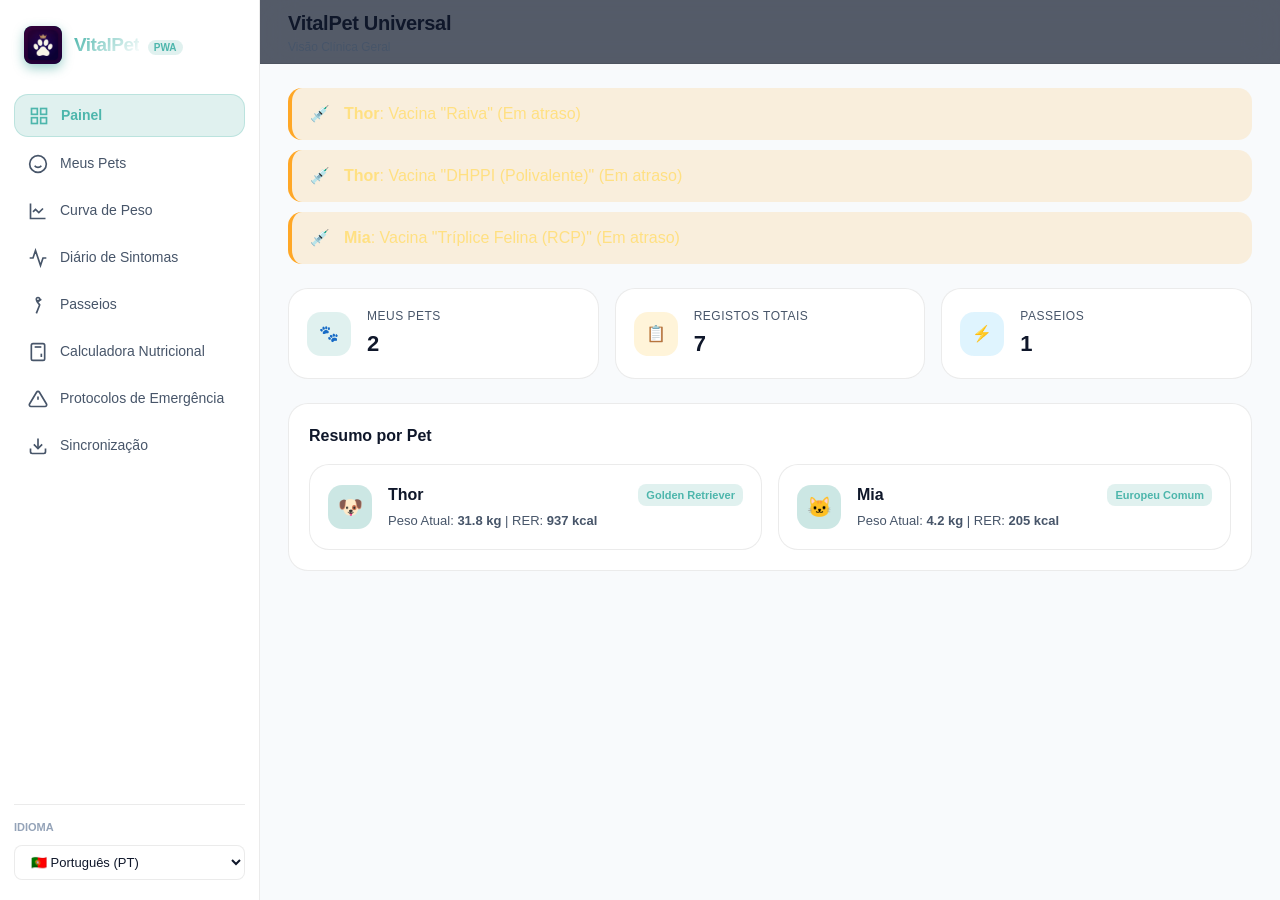
==== pwa/index.html @ ddd29d8c "feat: Complete VitalPet Multiplatform Ecosystem (Android, Desktop Windows/Mac, Windows Store MSIX, P" ====
<!DOCTYPE html>
<html lang="pt">
<head>
  <meta charset="UTF-8">
  <meta name="viewport" content="width=device-width, initial-scale=1.0, maximum-scale=1.0, user-scalable=no">
  <title>VitalPet — Gestão Nutricional e Clínica Veterinária</title>
  
  <!-- PWA Meta Tags -->
  <link rel="manifest" href="./manifest.json">
  <meta name="theme-color" content="#00695C">
  <meta name="apple-mobile-web-app-capable" content="yes">
  <meta name="apple-mobile-web-app-status-bar-style" content="black-translucent">
  <link rel="apple-touch-icon" href="./icons/icon-192.png">
  <link rel="icon" type="image/png" href="./icons/icon-192.png">
  
  <!-- Stylesheets -->
  <link rel="stylesheet" href="./css/app.css">
</head>
<body class="theme-auto">
  <div class="app-container">
    
    <!-- Sidebar (Desktop / Tablet) -->
    <aside class="sidebar">
      <div class="brand">
        <div class="brand-icon">
          <img src="./icons/icon-192.png" alt="VitalPet Logo">
        </div>
        <div>
          <span class="brand-title">VitalPet</span>
          <span class="brand-badge">PWA</span>
        </div>
      </div>

      <ul class="nav-links">
        <li>
          <a class="nav-item active" data-tab="dashboard" onclick="switchTab('dashboard')">
            <svg viewBox="0 0 24 24" fill="none" stroke="currentColor" stroke-width="2"><rect x="3" y="3" width="7" height="7"/><rect x="14" y="3" width="7" height="7"/><rect x="14" y="14" width="7" height="7"/><rect x="3" y="14" width="7" height="7"/></svg>
            <span data-i18n="Painel">Painel</span>
          </a>
        </li>
        <li>
          <a class="nav-item" data-tab="pets" onclick="switchTab('pets')">
            <svg viewBox="0 0 24 24" fill="none" stroke="currentColor" stroke-width="2"><circle cx="12" cy="12" r="10"/><path d="M8 14s1.5 2 4 2 4-2 4-2"/><line x1="9" y1="9" x2="9.01" y2="9"/><line x1="15" y1="9" x2="15.01" y2="9"/></svg>
            <span data-i18n="Meus Pets">Meus Pets</span>
          </a>
        </li>
        <li>
          <a class="nav-item" data-tab="weight" onclick="switchTab('weight')">
            <svg viewBox="0 0 24 24" fill="none" stroke="currentColor" stroke-width="2"><path d="M3 3v18h18"/><path d="M18 9l-5 5-4-4-3 3"/></svg>
            <span data-i18n="Curva de Peso">Curva de Peso</span>
          </a>
        </li>
        <li>
          <a class="nav-item" data-tab="symptoms" onclick="switchTab('symptoms')">
            <svg viewBox="0 0 24 24" fill="none" stroke="currentColor" stroke-width="2"><path d="M22 12h-4l-3 9L9 3l-3 9H2"/></svg>
            <span data-i18n="Diário de Sintomas">Diário de Sintomas</span>
          </a>
        </li>
        <li>
          <a class="nav-item" data-tab="walks" onclick="switchTab('walks')">
            <svg viewBox="0 0 24 24" fill="none" stroke="currentColor" stroke-width="2"><circle cx="12" cy="5" r="2"/><path d="M10 22l4-10-3-4 5-3"/></svg>
            <span data-i18n="Passeios">Passeios</span>
          </a>
        </li>
        <li>
          <a class="nav-item" data-tab="calculator" onclick="switchTab('calculator')">
            <svg viewBox="0 0 24 24" fill="none" stroke="currentColor" stroke-width="2"><rect x="4" y="2" width="16" height="20" rx="2"/><line x1="8" y1="6" x2="16" y2="6"/><line x1="16" y1="14" x2="16" y2="18"/><path d="M8 10h.01"/><path d="M12 10h.01"/><path d="M16 10h.01"/><path d="M8 14h.01"/><path d="M12 14h.01"/><path d="M8 18h.01"/><path d="M12 18h.01"/></svg>
            <span data-i18n="Calculadora Nutricional">Calculadora WSAVA</span>
          </a>
        </li>
        <li>
          <a class="nav-item" data-tab="emergency" onclick="switchTab('emergency')">
            <svg viewBox="0 0 24 24" fill="none" stroke="currentColor" stroke-width="2"><path d="M10.29 3.86L1.82 18a2 2 0 0 0 1.71 3h16.94a2 2 0 0 0 1.71-3L13.71 3.86a2 2 0 0 0-3.42 0z"/><line x1="12" y1="9" x2="12" y2="13"/><line x1="12" y1="17" x2="12.01" y2="17"/></svg>
            <span data-i18n="Protocolos de Emergência">Emergências</span>
          </a>
        </li>
        <li>
          <a class="nav-item" data-tab="sync" onclick="switchTab('sync')">
            <svg viewBox="0 0 24 24" fill="none" stroke="currentColor" stroke-width="2"><path d="M21 15v4a2 2 0 0 1-2 2H5a2 2 0 0 1-2-2v-4"/><polyline points="7 10 12 15 17 10"/><line x1="12" y1="15" x2="12" y2="3"/></svg>
            <span data-i18n="Sincronização">Backup & Sync</span>
          </a>
        </li>
      </ul>

      <div class="sidebar-footer">
        <label style="font-size:11px; font-weight:700; color:var(--text-dim); text-transform:uppercase;" data-i18n="Idioma">Idioma</label>
        <select id="language-select" class="lang-selector"></select>
      </div>
    </aside>

    <!-- Main App Body -->
    <main class="main-wrapper">
      <header class="top-header">
        <div class="header-title-group">
          <h1>VitalPet Universal</h1>
          <p data-i18n="Visão Clínica Geral">Gestão Nutricional e Clínica Veterinária</p>
        </div>
        <div class="header-actions">
          <button id="pwa-install-btn" class="btn btn-primary" style="display:none;">
            <span>⬇️</span> <span data-i18n="Instalar Aplicação">Instalar PWA</span>
          </button>
        </div>
      </header>

      <div class="content-body">
        
        <!-- Tab 1: Dashboard -->
        <section id="tab-dashboard" class="tab-page active">
          <!-- Alertas Clínicos -->
          <div id="dash-alerts-container" class="alerts-container"></div>

          <!-- Estatísticas Globais -->
          <div class="grid-stats">
            <div class="stat-card">
              <div class="stat-icon" style="background:var(--primary-soft); color:var(--primary-light);">🐾</div>
              <div class="stat-info">
                <h4 data-i18n="Meus Pets">Meus Pets</h4>
                <div id="stat-total-pets" class="stat-value">0</div>
              </div>
            </div>
            <div class="stat-card">
              <div class="stat-icon" style="background:var(--accent-soft); color:var(--accent);">📋</div>
              <div class="stat-info">
                <h4 data-i18n="Registos Totais">Registos Totais</h4>
                <div id="stat-total-logs" class="stat-value">0</div>
              </div>
            </div>
            <div class="stat-card">
              <div class="stat-icon" style="background:var(--info-soft); color:var(--info);">⚡</div>
              <div class="stat-info">
                <h4 data-i18n="Passeios">Passeios</h4>
                <div id="stat-total-walks" class="stat-value">0</div>
              </div>
            </div>
          </div>

          <!-- Resumo de Pets -->
          <div class="panel">
            <div class="panel-header">
              <h3 class="panel-title" data-i18n="Resumo por Pet">Resumo por Pet</h3>
            </div>
            <div id="dash-pets-grid" style="display:grid; grid-template-columns:repeat(auto-fit, minmax(280px, 1fr)); gap:16px;"></div>
          </div>
        </section>

        <!-- Tab 2: Pets View -->
        <section id="tab-pets" class="tab-page">
          <div class="panel-header" style="margin-bottom:20px;">
            <h2 data-i18n="Meus Pets">Meus Pets</h2>
          </div>
          <div id="pets-list-container"></div>
        </section>

        <!-- Tab 3: Weight Evolution -->
        <section id="tab-weight" class="tab-page">
          <div class="split-layout">
            <div class="panel">
              <h3 class="panel-title" style="margin-bottom:12px;" data-i18n="Selecionar Pet">Selecionar Pet</h3>
              <div id="weight-pet-chips" class="pet-chips-list"></div>
              <button class="btn btn-primary" style="width:100%;" onclick="openModal('modal-add-weight')">
                <span>+</span> <span data-i18n="Novo Registo de Peso">Novo Registo de Peso</span>
              </button>
            </div>
            <div class="panel">
              <div class="panel-header">
                <h3 class="panel-title"><span id="weight-pet-name">Pet</span> — <span data-i18n="Curva de Peso">Curva de Peso</span></h3>
              </div>
              <div class="chart-container">
                <svg id="weight-chart-svg" class="chart-svg"></svg>
              </div>
              <h4 style="margin:20px 0 10px; font-size:14px;" data-i18n="Histórico Clínico">Histórico Clínico</h4>
              <div id="weight-logs-list" class="timeline-list"></div>
            </div>
          </div>
        </section>

        <!-- Tab 4: Symptom Journal -->
        <section id="tab-symptoms" class="tab-page">
          <div class="split-layout">
            <div class="panel">
              <h3 class="panel-title" style="margin-bottom:12px;" data-i18n="Selecionar Pet">Selecionar Pet</h3>
              <div id="symptoms-pet-chips" class="pet-chips-list"></div>
              <button class="btn btn-primary" style="width:100%;" onclick="openModal('modal-add-symptom')">
                <span>+</span> <span data-i18n="Registar Sintoma">Registar Sintoma</span>
              </button>
            </div>
            <div class="panel">
              <div class="panel-header">
                <h3 class="panel-title"><span id="symptoms-pet-name">Pet</span> — <span data-i18n="Diário de Sintomas">Diário Clínico</span></h3>
              </div>
              <div id="symptoms-logs-list" class="timeline-list"></div>
            </div>
          </div>
        </section>

        <!-- Tab 5: Walks View -->
        <section id="tab-walks" class="tab-page">
          <div class="split-layout">
            <div class="panel">
              <h3 class="panel-title" style="margin-bottom:12px;" data-i18n="Selecionar Pet">Selecionar Pet</h3>
              <div id="walks-pet-chips" class="pet-chips-list"></div>
            </div>
            <div class="panel">
              <div class="panel-header">
                <h3 class="panel-title"><span id="walks-pet-name">Pet</span> — <span data-i18n="Histórico de Passeios">Histórico de Passeios</span></h3>
              </div>
              <div id="walks-logs-list" class="timeline-list"></div>
            </div>
          </div>
        </section>

        <!-- Tab 6: Nutritional Calculator WSAVA -->
        <section id="tab-calculator" class="tab-page">
          <div class="split-layout">
            <div class="panel">
              <h3 class="panel-title" style="margin-bottom:16px;" data-i18n="Calculadora Nutricional">Parâmetros WSAVA</h3>
              <div class="form-group" style="margin-bottom:12px;">
                <label data-i18n="Peso Atual">Peso (kg)</label>
                <input id="calc-weight" type="number" step="0.1" class="form-input" value="10" oninput="recomputeNutrition()">
              </div>
              <div class="form-group" style="margin-bottom:12px;">
                <label data-i18n="Espécie">Espécie</label>
                <select id="calc-species" class="form-select" onchange="recomputeNutrition()">
                  <option value="DOG">Cão (Canino)</option>
                  <option value="CAT">Gato (Felino)</option>
                </select>
              </div>
              <div class="form-group" style="margin-bottom:12px;">
                <label data-i18n="Estado Reprodutivo">Estado Fisiológico</label>
                <select id="calc-stage" class="form-select" onchange="recomputeNutrition()">
                  <option value="MAINTENANCE">Adulto Manutenção</option>
                  <option value="WEIGHT_LOSS">Perda de Peso (Obesidade)</option>
                  <option value="PUPPY">Cachorro / Filhote</option>
                  <option value="SENIOR">Sénior / Geriátrico</option>
                </select>
              </div>
              <div class="form-group" style="margin-bottom:12px;">
                <label data-i18n="Esterilizado">Esterilizado?</label>
                <select id="calc-neutered" class="form-select" onchange="recomputeNutrition()">
                  <option value="true">Sim (Castrado)</option>
                  <option value="false">Não (Inteiro)</option>
                </select>
              </div>
              <div class="form-group">
                <label data-i18n="Densidade Calórica da Ração (kcal/kg)">Densidade Ração (kcal/kg)</label>
                <input id="calc-kcal" type="number" class="form-input" value="3750" oninput="recomputeNutrition()">
              </div>
            </div>

            <div class="panel">
              <h3 class="panel-title" style="margin-bottom:16px;" data-i18n="Resultado Metabólico WSAVA">Resultado Metabólico WSAVA</h3>
              <div class="grid-stats">
                <div class="stat-card">
                  <div class="stat-info">
                    <h4>RER (Basal)</h4>
                    <div id="calc-rer-val" class="stat-value" style="color:var(--primary-light);">--</div>
                  </div>
                </div>
                <div class="stat-card">
                  <div class="stat-info">
                    <h4>Fator DER</h4>
                    <div id="calc-factor-val" class="stat-value" style="color:var(--accent);">--</div>
                  </div>
                </div>
                <div class="stat-card">
                  <div class="stat-info">
                    <h4>DER Total</h4>
                    <div id="calc-der-val" class="stat-value" style="color:#66BB6A;">--</div>
                  </div>
                </div>
                <div class="stat-card">
                  <div class="stat-info">
                    <h4>Dose Diária Recomendada</h4>
                    <div id="calc-grams-val" class="stat-value" style="color:#29B6F6;">--</div>
                  </div>
                </div>
              </div>
              <p style="font-size:12px; color:var(--text-muted); margin-top:14px;">
                Fórmula oficial WSAVA: <code>RER = 70 × (peso em kg)^0.75</code>. Doses e multiplicadores validados pelas diretrizes globais de nutrição veterinária.
              </p>
            </div>
          </div>
        </section>

        <!-- Tab 7: Emergency Protocols -->
        <section id="tab-emergency" class="tab-page">
          <div class="panel">
            <h2 style="font-size:18px; font-weight:800; color:var(--danger); margin-bottom:16px;">🚨 Protocolos de Socorro Imediato</h2>
            <div style="display:grid; grid-template-columns:repeat(auto-fit, minmax(280px, 1fr)); gap:16px;">
              <div class="log-card" style="border-left: 4px solid var(--danger);">
                <h3 style="font-size:15px; font-weight:700; color:#EF5350;">Intoxicação / Alimentos Tóxicos</h3>
                <p style="font-size:13px; color:var(--text-muted); margin-top:6px;">
                  Chocolate, uvas, cebola, alho ou xilitol. <strong>NÃO induzir o vómito</strong> se o animal ingeriu substâncias corrosivas ou estiver inconsciente.
                </p>
              </div>
              <div class="log-card" style="border-left: 4px solid #FFA726;">
                <h3 style="font-size:15px; font-weight:700; color:#FFA726;">Golpe de Calor (Hipertermia)</h3>
                <p style="font-size:13px; color:var(--text-muted); margin-top:6px;">
                  Arrefeça com água fresca a morna (NUNCA água gelada). Foque nas patas, virilha e pescoço. Dirija-se imediatamente ao hospital.
                </p>
              </div>
              <div class="log-card" style="border-left: 4px solid #42A5F5;">
                <h3 style="font-size:15px; font-weight:700; color:#42A5F5;">Engasgamento</h3>
                <p style="font-size:13px; color:var(--text-muted); margin-top:6px;">
                  Abra a boca e verifique corpos estranhos visíveis. Se o animal colapsar, aplique manobra de Heimlich adaptada para cães/gatos.
                </p>
              </div>
            </div>
          </div>
        </section>

        <!-- Tab 8: Backup & Sync -->
        <section id="tab-sync" class="tab-page">
          <div class="panel" style="max-width:600px;">
            <h3 class="panel-title" style="margin-bottom:16px;" data-i18n="Sincronização">Sincronização e Backup Universal</h3>
            <p style="font-size:13px; color:var(--text-muted); margin-bottom:20px;">
              O VitalPet PWA é 100% compatível com a aplicação Android, iOS e Windows. Pode exportar o seu ficheiro de dados ou importar um backup gerado em qualquer dispositivo.
            </p>
            <div style="display:flex; gap:12px; flex-wrap:wrap;">
              <button class="btn btn-primary" onclick="PetStore.exportBackup()">
                <span>⬇️</span> <span data-i18n="Exportar Backup">Exportar Backup JSON</span>
              </button>
              <label class="btn btn-outline" style="cursor:pointer;">
                <span>⬆️</span> <span data-i18n="Importar Backup">Importar Backup JSON</span>
                <input type="file" accept=".json" style="display:none;" onchange="
                  const file = this.files[0];
                  if (file) {
                    const reader = new FileReader();
                    reader.onload = (e) => PetStore.importBackup(e.target.result);
                    reader.readAsText(file);
                  }
                ">
              </label>
            </div>
          </div>
        </section>

      </div>
    </main>

    <!-- Mobile Bottom Navigation -->
    <nav class="mobile-nav">
      <a class="mobile-nav-item active" data-tab="dashboard" onclick="switchTab('dashboard')">
        <span>📊</span><span data-i18n="Painel">Painel</span>
      </a>
      <a class="mobile-nav-item" data-tab="weight" onclick="switchTab('weight')">
        <span>📈</span><span data-i18n="Peso">Peso</span>
      </a>
      <a class="mobile-nav-item" data-tab="symptoms" onclick="switchTab('symptoms')">
        <span>🩺</span><span data-i18n="Sintomas">Sintomas</span>
      </a>
      <a class="mobile-nav-item" data-tab="calculator" onclick="switchTab('calculator')">
        <span>🧮</span><span>WSAVA</span>
      </a>
      <a class="mobile-nav-item" data-tab="sync" onclick="switchTab('sync')">
        <span>🔄</span><span>Sync</span>
      </a>
    </nav>
  </div>

  <!-- Modal: Novo Registo de Peso -->
  <div id="modal-add-weight" class="modal-overlay">
    <div class="modal-box">
      <h3 style="font-size:16px; font-weight:700;" data-i18n="Novo Registo de Peso">Novo Registo de Peso</h3>
      <div class="form-group">
        <label data-i18n="Peso (kg)">Peso (kg)</label>
        <input id="new-weight-val" type="number" step="0.05" class="form-input" placeholder="Ex: 31.8">
      </div>
      <div class="form-group">
        <label data-i18n="Nota (opcional)">Nota (opcional)</label>
        <input id="new-weight-note" type="text" class="form-input" placeholder="Ex: Pesagem na clínica">
      </div>
      <div style="display:flex; justify-content:flex-end; gap:8px; margin-top:10px;">
        <button class="btn btn-outline" onclick="closeModal('modal-add-weight')" data-i18n="Cancelar">Cancelar</button>
        <button class="btn btn-primary" onclick="saveWeightLog()" data-i18n="Guardar">Guardar</button>
      </div>
    </div>
  </div>

  <!-- Modal: Registar Sintoma -->
  <div id="modal-add-symptom" class="modal-overlay">
    <div class="modal-box">
      <h3 style="font-size:16px; font-weight:700;" data-i18n="Registar Sintoma">Registar Sintoma</h3>
      <div class="form-group">
        <label data-i18n="Score Fecal WSAVA">Score Fecal (1-7)</label>
        <select id="new-fecal-score" class="form-select">
          <option value="1">Score 1: Muito dura e seca (obstipação)</option>
          <option value="2" selected>Score 2: Firme e bem formada (ideal)</option>
          <option value="3">Score 3: Húmida com forma definida</option>
          <option value="4">Score 4: Muito húmida e pastosa</option>
          <option value="5">Score 5: Semiformada e viscosa</option>
          <option value="6">Score 6: Pastosa sem consistência</option>
          <option value="7">Score 7: Diarreia aquosa líquida</option>
        </select>
      </div>
      <div class="form-group">
        <label data-i18n="Episódios de Vómito">Episódios de Vómito</label>
        <input id="new-vomiting-val" type="number" min="0" value="0" class="form-input">
      </div>
      <div class="form-group">
        <label data-i18n="Apetite">Apetite</label>
        <select id="new-appetite-val" class="form-select">
          <option value="NORMAL" selected>Normal</option>
          <option value="DECREASED">Diminuído</option>
          <option value="ANOREXIC">Recusa Total</option>
          <option value="INCREASED">Aumentado (Polifagia)</option>
        </select>
      </div>
      <div class="form-group">
        <label data-i18n="Energia">Energia</label>
        <select id="new-energy-val" class="form-select">
          <option value="NORMAL" selected>Normal</option>
          <option value="LOW">Baixa Energia</option>
          <option value="LETHARGIC">Letárgico / Prostrado</option>
          <option value="HIGH">Muito Ativo / Agitado</option>
        </select>
      </div>
      <div class="form-group">
        <label data-i18n="Consumo de Água">Consumo de Água</label>
        <select id="new-water-val" class="form-select">
          <option value="NORMAL" selected>Normal</option>
          <option value="DECREASED">Diminuição (Pouca Água)</option>
          <option value="INCREASED">Aumento Excessivo (Polidipsia)</option>
        </select>
      </div>
      <div class="form-group">
        <label data-i18n="Notas Clínicas">Notas Clínicas</label>
        <textarea id="new-symptom-notes" class="form-textarea" rows="2"></textarea>
      </div>
      <div style="display:flex; justify-content:flex-end; gap:8px; margin-top:10px;">
        <button class="btn btn-outline" onclick="closeModal('modal-add-symptom')" data-i18n="Cancelar">Cancelar</button>
        <button class="btn btn-primary" onclick="saveSymptomLog()" data-i18n="Guardar">Guardar</button>
      </div>
    </div>
  </div>

  <!-- Scripts -->
  <script src="./js/app.js"></script>
</body>
</html>
---- pwa/css/app.css ----
/* VitalPet PWA — Design System & Stylesheet */
:root {
  --primary: #00897B;
  --primary-dark: #004D40;
  --primary-light: #4DB6AC;
  --primary-soft: rgba(0, 137, 123, 0.12);
  --accent: #FFB300;
  --accent-soft: rgba(255, 179, 0, 0.15);
  
  --danger: #EF5350;
  --danger-soft: rgba(239, 83, 80, 0.15);
  --warning: #FFA726;
  --warning-soft: rgba(255, 167, 38, 0.15);
  --success: #66BB6A;
  --success-soft: rgba(102, 187, 106, 0.15);
  --info: #29B6F6;
  --info-soft: rgba(41, 182, 246, 0.15);

  --bg-main: #0B1120;
  --bg-card: rgba(30, 41, 59, 0.7);
  --bg-card-hover: rgba(51, 65, 85, 0.85);
  --bg-sidebar: rgba(15, 23, 42, 0.95);
  --border-color: rgba(255, 255, 255, 0.08);
  --text-main: #F1F5F9;
  --text-muted: #94A3B8;
  --text-dim: #64748B;
  
  --font-family: -apple-system, BlinkMacSystemFont, 'Segoe UI', Roboto, Helvetica, Arial, sans-serif;
  --radius-sm: 8px;
  --radius-md: 14px;
  --radius-lg: 20px;
  --radius-full: 9999px;
  --shadow-sm: 0 2px 8px rgba(0, 0, 0, 0.2);
  --shadow-md: 0 6px 20px rgba(0, 0, 0, 0.35);
  --shadow-lg: 0 12px 36px rgba(0, 0, 0, 0.5);
}

@media (prefers-color-scheme: light) {
  body.theme-auto {
    --bg-main: #F8FAFC;
    --bg-card: rgba(255, 255, 255, 0.9);
    --bg-card-hover: #FFFFFF;
    --bg-sidebar: #FFFFFF;
    --border-color: rgba(0, 0, 0, 0.08);
    --text-main: #0F172A;
    --text-muted: #475569;
    --text-dim: #94A3B8;
    --shadow-sm: 0 2px 8px rgba(0, 0, 0, 0.06);
    --shadow-md: 0 6px 20px rgba(0, 0, 0, 0.1);
  }
}

* {
  box-sizing: border-box;
  margin: 0;
  padding: 0;
  -webkit-tap-highlight-color: transparent;
}

body {
  font-family: var(--font-family);
  background-color: var(--bg-main);
  color: var(--text-main);
  min-height: 100vh;
  display: flex;
  overflow-x: hidden;
  line-height: 1.5;
}

/* App Layout */
.app-container {
  display: flex;
  width: 100vw;
  height: 100vh;
  overflow: hidden;
}

/* Sidebar */
.sidebar {
  width: 260px;
  background: var(--bg-sidebar);
  border-right: 1px solid var(--border-color);
  backdrop-filter: blur(20px);
  display: flex;
  flex-direction: column;
  padding: 20px 14px;
  z-index: 50;
  transition: all 0.3s ease;
}

.brand {
  display: flex;
  align-items: center;
  gap: 12px;
  padding: 6px 10px;
  margin-bottom: 24px;
}

.brand-icon {
  width: 38px;
  height: 38px;
  border-radius: var(--radius-sm);
  background: linear-gradient(135deg, var(--primary), var(--primary-dark));
  display: flex;
  align-items: center;
  justify-content: center;
  box-shadow: 0 4px 12px rgba(0, 137, 123, 0.4);
}

.brand-icon img {
  width: 100%;
  height: 100%;
  border-radius: var(--radius-sm);
  object-fit: cover;
}

.brand-title {
  font-size: 19px;
  font-weight: 800;
  letter-spacing: -0.5px;
  background: linear-gradient(135deg, #4DB6AC, #FFFFFF);
  -webkit-background-clip: text;
  -webkit-text-fill-color: transparent;
}

.brand-badge {
  font-size: 10px;
  font-weight: 700;
  background: var(--primary-soft);
  color: var(--primary-light);
  padding: 2px 6px;
  border-radius: var(--radius-full);
  margin-left: 4px;
}

.nav-links {
  list-style: none;
  display: flex;
  flex-direction: column;
  gap: 6px;
  flex: 1;
  overflow-y: auto;
}

.nav-item {
  display: flex;
  align-items: center;
  gap: 12px;
  padding: 10px 14px;
  border-radius: var(--radius-md);
  color: var(--text-muted);
  text-decoration: none;
  font-size: 14px;
  font-weight: 500;
  cursor: pointer;
  transition: all 0.2s ease;
}

.nav-item:hover {
  background: rgba(255, 255, 255, 0.05);
  color: var(--text-main);
  transform: translateX(3px);
}

.nav-item.active {
  background: var(--primary-soft);
  color: var(--primary-light);
  font-weight: 700;
  border: 1px solid rgba(77, 182, 172, 0.25);
}

.nav-item svg {
  width: 20px;
  height: 20px;
  flex-shrink: 0;
}

.sidebar-footer {
  padding-top: 14px;
  border-top: 1px solid var(--border-color);
  display: flex;
  flex-direction: column;
  gap: 10px;
}

.lang-selector {
  width: 100%;
  padding: 8px 12px;
  background: rgba(255, 255, 255, 0.04);
  border: 1px solid var(--border-color);
  border-radius: var(--radius-sm);
  color: var(--text-main);
  font-size: 13px;
  cursor: pointer;
  outline: none;
}

/* Main Content Area */
.main-wrapper {
  flex: 1;
  display: flex;
  flex-direction: column;
  overflow: hidden;
}

.top-header {
  height: 64px;
  padding: 0 28px;
  display: flex;
  align-items: center;
  justify-content: space-between;
  border-bottom: 1px solid var(--border-color);
  background: rgba(15, 23, 42, 0.7);
  backdrop-filter: blur(16px);
}

.header-title-group h1 {
  font-size: 20px;
  font-weight: 700;
  letter-spacing: -0.3px;
}

.header-title-group p {
  font-size: 12px;
  color: var(--text-muted);
}

.header-actions {
  display: flex;
  align-items: center;
  gap: 12px;
}

.btn {
  display: inline-flex;
  align-items: center;
  gap: 8px;
  padding: 9px 16px;
  border-radius: var(--radius-md);
  font-size: 13.5px;
  font-weight: 600;
  cursor: pointer;
  border: none;
  transition: all 0.2s ease;
  outline: none;
}

.btn-primary {
  background: linear-gradient(135deg, var(--primary), var(--primary-dark));
  color: white;
  box-shadow: 0 3px 12px rgba(0, 137, 123, 0.35);
}

.btn-primary:hover {
  filter: brightness(1.1);
  transform: translateY(-1px);
}

.btn-outline {
  background: transparent;
  color: var(--text-main);
  border: 1px solid var(--border-color);
}

.btn-outline:hover {
  background: rgba(255, 255, 255, 0.05);
}

.btn-danger {
  background: var(--danger-soft);
  color: var(--danger);
  border: 1px solid rgba(239, 83, 80, 0.3);
}

.content-body {
  flex: 1;
  overflow-y: auto;
  padding: 24px 28px 48px;
}

/* Tabs View Container */
.tab-page {
  display: none;
  animation: fadeIn 0.25s ease forwards;
}

.tab-page.active {
  display: block;
}

@keyframes fadeIn {
  from { opacity: 0; transform: translateY(6px); }
  to { opacity: 1; transform: translateY(0); }
}

/* Grid & Cards */
.grid-stats {
  display: grid;
  grid-template-columns: repeat(auto-fit, minmax(220px, 1fr));
  gap: 16px;
  margin-bottom: 24px;
}

.stat-card {
  background: var(--bg-card);
  border: 1px solid var(--border-color);
  border-radius: var(--radius-lg);
  padding: 18px;
  backdrop-filter: blur(12px);
  display: flex;
  align-items: center;
  gap: 16px;
  transition: all 0.2s ease;
}

.stat-card:hover {
  background: var(--bg-card-hover);
  border-color: rgba(77, 182, 172, 0.3);
  transform: translateY(-2px);
}

.stat-icon {
  width: 44px;
  height: 44px;
  border-radius: var(--radius-md);
  display: flex;
  align-items: center;
  justify-content: center;
  flex-shrink: 0;
}

.stat-info h4 {
  font-size: 12px;
  font-weight: 500;
  color: var(--text-muted);
  text-transform: uppercase;
  letter-spacing: 0.5px;
}

.stat-info .stat-value {
  font-size: 22px;
  font-weight: 800;
  margin-top: 2px;
}

/* Alert Banner */
.alerts-container {
  display: flex;
  flex-direction: column;
  gap: 10px;
  margin-bottom: 24px;
}

.alert-banner {
  display: flex;
  align-items: center;
  gap: 14px;
  padding: 14px 18px;
  border-radius: var(--radius-md);
  border-left: 4px solid;
}

.alert-high {
  background: var(--danger-soft);
  border-color: var(--danger);
  color: #FFCDD2;
}

.alert-medium {
  background: var(--warning-soft);
  border-color: var(--warning);
  color: #FFE082;
}

/* Split Layouts */
.split-layout {
  display: grid;
  grid-template-columns: 320px 1fr;
  gap: 24px;
}

@media (max-width: 900px) {
  .split-layout {
    grid-template-columns: 1fr;
  }
}

.panel {
  background: var(--bg-card);
  border: 1px solid var(--border-color);
  border-radius: var(--radius-lg);
  padding: 20px;
  backdrop-filter: blur(12px);
}

.panel-header {
  display: flex;
  align-items: center;
  justify-content: space-between;
  margin-bottom: 16px;
}

.panel-title {
  font-size: 16px;
  font-weight: 700;
  display: flex;
  align-items: center;
  gap: 8px;
}

/* Pet Chips */
.pet-chips-list {
  display: flex;
  flex-direction: column;
  gap: 8px;
  margin-bottom: 16px;
}

.pet-chip-item {
  display: flex;
  align-items: center;
  gap: 12px;
  padding: 10px 14px;
  border-radius: var(--radius-md);
  background: rgba(255, 255, 255, 0.03);
  border: 1px solid var(--border-color);
  cursor: pointer;
  transition: all 0.2s ease;
}

.pet-chip-item:hover {
  background: rgba(255, 255, 255, 0.07);
}

.pet-chip-item.active {
  border-color: var(--primary);
  background: var(--primary-soft);
}

.pet-chip-avatar {
  width: 36px;
  height: 36px;
  border-radius: 50%;
  background: linear-gradient(135deg, var(--primary), var(--accent));
  display: flex;
  align-items: center;
  justify-content: center;
  font-weight: 700;
  font-size: 14px;
  color: white;
}

/* Log Cards Timeline */
.timeline-list {
  display: flex;
  flex-direction: column;
  gap: 12px;
}

.log-card {
  background: rgba(255, 255, 255, 0.03);
  border: 1px solid var(--border-color);
  border-radius: var(--radius-md);
  padding: 16px;
  transition: all 0.2s ease;
}

.log-card:hover {
  background: rgba(255, 255, 255, 0.06);
}

.log-card-header {
  display: flex;
  align-items: center;
  justify-content: space-between;
  margin-bottom: 10px;
}

.tag-badge {
  font-size: 11px;
  font-weight: 700;
  padding: 3px 8px;
  border-radius: var(--radius-sm);
  display: inline-flex;
  align-items: center;
  gap: 4px;
}

/* Chart Canvas / SVG Container */
.chart-container {
  width: 100%;
  height: 280px;
  background: rgba(15, 23, 42, 0.5);
  border-radius: var(--radius-md);
  padding: 16px;
  position: relative;
  display: flex;
  flex-direction: column;
}

.chart-svg {
  width: 100%;
  height: 100%;
  overflow: visible;
}

/* Modal Dialog */
.modal-overlay {
  position: fixed;
  top: 0;
  left: 0;
  right: 0;
  bottom: 0;
  background: rgba(0, 0, 0, 0.7);
  backdrop-filter: blur(8px);
  display: none;
  align-items: center;
  justify-content: center;
  z-index: 100;
  padding: 16px;
}

.modal-overlay.open {
  display: flex;
}

.modal-box {
  background: #1E293B;
  border: 1px solid var(--border-color);
  border-radius: var(--radius-lg);
  width: 100%;
  max-width: 520px;
  max-height: 90vh;
  overflow-y: auto;
  box-shadow: var(--shadow-lg);
  padding: 24px;
  display: flex;
  flex-direction: column;
  gap: 16px;
}

.form-group {
  display: flex;
  flex-direction: column;
  gap: 6px;
}

.form-group label {
  font-size: 12.5px;
  font-weight: 600;
  color: var(--text-muted);
}

.form-input, .form-select, .form-textarea {
  background: rgba(15, 23, 42, 0.6);
  border: 1px solid var(--border-color);
  border-radius: var(--radius-md);
  padding: 10px 14px;
  color: var(--text-main);
  font-size: 14px;
  outline: none;
  transition: all 0.2s ease;
}

.form-input:focus, .form-select:focus, .form-textarea:focus {
  border-color: var(--primary);
  box-shadow: 0 0 0 3px rgba(0, 137, 123, 0.2);
}

/* Mobile Bottom Navigation */
.mobile-nav {
  display: none;
  position: fixed;
  bottom: 0;
  left: 0;
  right: 0;
  height: 60px;
  background: rgba(15, 23, 42, 0.95);
  backdrop-filter: blur(20px);
  border-top: 1px solid var(--border-color);
  z-index: 60;
  justify-content: space-around;
  align-items: center;
}

.mobile-nav-item {
  display: flex;
  flex-direction: column;
  align-items: center;
  gap: 3px;
  color: var(--text-muted);
  text-decoration: none;
  font-size: 10px;
  font-weight: 600;
}

.mobile-nav-item.active {
  color: var(--primary-light);
}

@media (max-width: 768px) {
  .sidebar {
    display: none;
  }
  .mobile-nav {
    display: flex;
  }
  .top-header {
    padding: 0 16px;
  }
  .content-body {
    padding: 16px 16px 80px;
  }
}
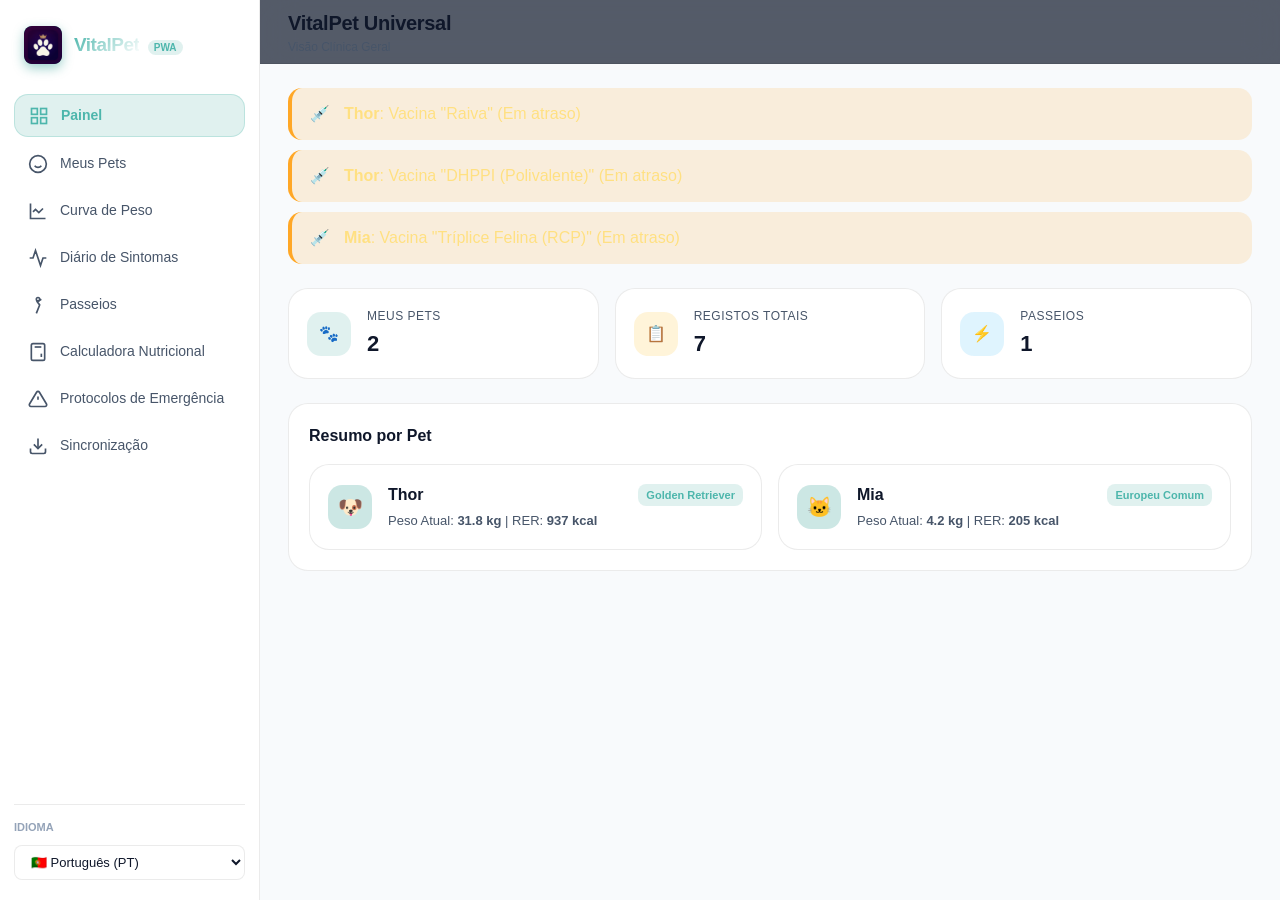
==== commit 46b6611a: "fix(pwa): corrigir sistema de idiomas da PWA - Adicionar 19 chaves em falta no translations.json (to" ====
--- a/pwa/index.html
+++ b/pwa/index.html
@@ -97,7 +97,7 @@
         </div>
         <div class="header-actions">
           <button id="pwa-install-btn" class="btn btn-primary" style="display:none;">
-            <span>⬇️</span> <span data-i18n="Instalar Aplicação">Instalar PWA</span>
+            <span>⬇️</span> <span data-i18n="Instalar PWA">Instalar PWA</span>
           </button>
         </div>
       </header>
@@ -145,8 +145,11 @@
 
         <!-- Tab 2: Pets View -->
         <section id="tab-pets" class="tab-page">
-          <div class="panel-header" style="margin-bottom:20px;">
+          <div class="panel-header" style="margin-bottom:20px; display:flex; justify-content:space-between; align-items:center;">
             <h2 data-i18n="Meus Pets">Meus Pets</h2>
+            <button class="btn btn-primary" onclick="openModal('modal-add-pet')">
+              <span>+</span> <span data-i18n="Adicionar Pet">Adicionar Pet</span>
+            </button>
           </div>
           <div id="pets-list-container"></div>
         </section>
@@ -213,7 +216,7 @@
         <section id="tab-calculator" class="tab-page">
           <div class="split-layout">
             <div class="panel">
-              <h3 class="panel-title" style="margin-bottom:16px;" data-i18n="Calculadora Nutricional">Parâmetros WSAVA</h3>
+              <h3 class="panel-title" style="margin-bottom:16px;" data-i18n="Parâmetros WSAVA">Parâmetros WSAVA</h3>
               <div class="form-group" style="margin-bottom:12px;">
                 <label data-i18n="Peso Atual">Peso (kg)</label>
                 <input id="calc-weight" type="number" step="0.1" class="form-input" value="10" oninput="recomputeNutrition()">
@@ -221,28 +224,28 @@
               <div class="form-group" style="margin-bottom:12px;">
                 <label data-i18n="Espécie">Espécie</label>
                 <select id="calc-species" class="form-select" onchange="recomputeNutrition()">
-                  <option value="DOG">Cão (Canino)</option>
-                  <option value="CAT">Gato (Felino)</option>
+                  <option value="DOG" selected data-i18n="Cão (Canino)">Cão (Canino)</option>
+                  <option value="CAT" data-i18n="Gato (Felino)">Gato (Felino)</option>
                 </select>
               </div>
               <div class="form-group" style="margin-bottom:12px;">
-                <label data-i18n="Estado Reprodutivo">Estado Fisiológico</label>
+                <label data-i18n="Estado Fisiológico">Estado Fisiológico</label>
                 <select id="calc-stage" class="form-select" onchange="recomputeNutrition()">
-                  <option value="MAINTENANCE">Adulto Manutenção</option>
-                  <option value="WEIGHT_LOSS">Perda de Peso (Obesidade)</option>
-                  <option value="PUPPY">Cachorro / Filhote</option>
-                  <option value="SENIOR">Sénior / Geriátrico</option>
+                  <option value="MAINTENANCE" selected data-i18n="Adulto Manutenção">Adulto Manutenção</option>
+                  <option value="WEIGHT_LOSS" data-i18n="Perda de Peso (Obesidade)">Perda de Peso (Obesidade)</option>
+                  <option value="PUPPY" data-i18n="Cachorro / Filhote">Cachorro / Filhote</option>
+                  <option value="SENIOR" data-i18n="Sénior / Geriátrico">Sénior / Geriátrico</option>
                 </select>
               </div>
               <div class="form-group" style="margin-bottom:12px;">
-                <label data-i18n="Esterilizado">Esterilizado?</label>
+                <label data-i18n="Esterilizado?">Esterilizado?</label>
                 <select id="calc-neutered" class="form-select" onchange="recomputeNutrition()">
-                  <option value="true">Sim (Castrado)</option>
-                  <option value="false">Não (Inteiro)</option>
+                  <option value="true" selected data-i18n="Sim (Castrado)">Sim (Castrado)</option>
+                  <option value="false" data-i18n="Não (Inteiro)">Não (Inteiro)</option>
                 </select>
               </div>
               <div class="form-group">
-                <label data-i18n="Densidade Calórica da Ração (kcal/kg)">Densidade Ração (kcal/kg)</label>
+                <label data-i18n="Densidade Calórica da Ração (kcal/kg)">Densidade Calórica da Ração (kcal/kg)</label>
                 <input id="calc-kcal" type="number" class="form-input" value="3750" oninput="recomputeNutrition()">
               </div>
             </div>
@@ -285,23 +288,25 @@
         <!-- Tab 7: Emergency Protocols -->
         <section id="tab-emergency" class="tab-page">
           <div class="panel">
-            <h2 style="font-size:18px; font-weight:800; color:var(--danger); margin-bottom:16px;">🚨 Protocolos de Socorro Imediato</h2>
+            <h2 style="font-size:18px; font-weight:800; color:var(--danger); margin-bottom:16px;">
+              🚨 <span data-i18n="Protocolos de Socorro Imediato">Protocolos de Socorro Imediato</span>
+            </h2>
             <div style="display:grid; grid-template-columns:repeat(auto-fit, minmax(280px, 1fr)); gap:16px;">
               <div class="log-card" style="border-left: 4px solid var(--danger);">
-                <h3 style="font-size:15px; font-weight:700; color:#EF5350;">Intoxicação / Alimentos Tóxicos</h3>
-                <p style="font-size:13px; color:var(--text-muted); margin-top:6px;">
+                <h3 style="font-size:15px; font-weight:700; color:#EF5350;" data-i18n="Intoxicação / Alimentos Tóxicos">Intoxicação / Alimentos Tóxicos</h3>
+                <p style="font-size:13px; color:var(--text-muted); margin-top:6px;" data-i18n="Desc.Intoxicação">
                   Chocolate, uvas, cebola, alho ou xilitol. <strong>NÃO induzir o vómito</strong> se o animal ingeriu substâncias corrosivas ou estiver inconsciente.
                 </p>
               </div>
               <div class="log-card" style="border-left: 4px solid #FFA726;">
-                <h3 style="font-size:15px; font-weight:700; color:#FFA726;">Golpe de Calor (Hipertermia)</h3>
-                <p style="font-size:13px; color:var(--text-muted); margin-top:6px;">
+                <h3 style="font-size:15px; font-weight:700; color:#FFA726;" data-i18n="Golpe de Calor (Hipertermia)">Golpe de Calor (Hipertermia)</h3>
+                <p style="font-size:13px; color:var(--text-muted); margin-top:6px;" data-i18n="Desc.Golpe de Calor">
                   Arrefeça com água fresca a morna (NUNCA água gelada). Foque nas patas, virilha e pescoço. Dirija-se imediatamente ao hospital.
                 </p>
               </div>
               <div class="log-card" style="border-left: 4px solid #42A5F5;">
-                <h3 style="font-size:15px; font-weight:700; color:#42A5F5;">Engasgamento</h3>
-                <p style="font-size:13px; color:var(--text-muted); margin-top:6px;">
+                <h3 style="font-size:15px; font-weight:700; color:#42A5F5;" data-i18n="Engasgamento">Engasgamento</h3>
+                <p style="font-size:13px; color:var(--text-muted); margin-top:6px;" data-i18n="Desc.Engasgamento">
                   Abra a boca e verifique corpos estranhos visíveis. Se o animal colapsar, aplique manobra de Heimlich adaptada para cães/gatos.
                 </p>
               </div>
@@ -313,7 +318,7 @@
         <section id="tab-sync" class="tab-page">
           <div class="panel" style="max-width:600px;">
             <h3 class="panel-title" style="margin-bottom:16px;" data-i18n="Sincronização">Sincronização e Backup Universal</h3>
-            <p style="font-size:13px; color:var(--text-muted); margin-bottom:20px;">
+            <p style="font-size:13px; color:var(--text-muted); margin-bottom:20px;" data-i18n="Desc.Backup">
               O VitalPet PWA é 100% compatível com a aplicação Android, iOS e Windows. Pode exportar o seu ficheiro de dados ou importar um backup gerado em qualquer dispositivo.
             </p>
             <div style="display:flex; gap:12px; flex-wrap:wrap;">
@@ -344,18 +349,59 @@
         <span>📊</span><span data-i18n="Painel">Painel</span>
       </a>
       <a class="mobile-nav-item" data-tab="weight" onclick="switchTab('weight')">
-        <span>📈</span><span data-i18n="Peso">Peso</span>
+        <span>📈</span><span data-i18n="Curva de Peso">Peso</span>
       </a>
       <a class="mobile-nav-item" data-tab="symptoms" onclick="switchTab('symptoms')">
-        <span>🩺</span><span data-i18n="Sintomas">Sintomas</span>
+        <span>🩺</span><span data-i18n="Diário de Sintomas">Sintomas</span>
       </a>
       <a class="mobile-nav-item" data-tab="calculator" onclick="switchTab('calculator')">
         <span>🧮</span><span>WSAVA</span>
       </a>
       <a class="mobile-nav-item" data-tab="sync" onclick="switchTab('sync')">
-        <span>🔄</span><span>Sync</span>
+        <span>🔄</span><span data-i18n="Sincronização">Sync</span>
       </a>
     </nav>
+  </div>
+
+  <!-- Modal: Adicionar Pet -->
+  <div id="modal-add-pet" class="modal-overlay">
+    <div class="modal-box">
+      <h3 style="font-size:16px; font-weight:700;" data-i18n="Adicionar Pet">Adicionar Pet</h3>
+      <div class="form-group">
+        <label data-i18n="Nome">Nome</label>
+        <input id="new-pet-name" type="text" class="form-input" placeholder="Ex: Bobi, Luna">
+      </div>
+      <div class="form-group">
+        <label data-i18n="Espécie">Espécie</label>
+        <select id="new-pet-species" class="form-select">
+          <option value="DOG" selected data-i18n="Cão (Canino)">Cão (Canino)</option>
+          <option value="CAT" data-i18n="Gato (Felino)">Gato (Felino)</option>
+        </select>
+      </div>
+      <div class="form-group">
+        <label data-i18n="Raça">Raça</label>
+        <input id="new-pet-breed" type="text" class="form-input" placeholder="Ex: Labrador, Europeu Comum">
+      </div>
+      <div class="form-group">
+        <label data-i18n="Peso Atual">Peso Atual (kg)</label>
+        <input id="new-pet-weight" type="number" step="0.1" class="form-input" placeholder="Ex: 12.5">
+      </div>
+      <div class="form-group">
+        <label data-i18n="Peso Alvo">Peso Alvo (kg)</label>
+        <input id="new-pet-target-weight" type="number" step="0.1" class="form-input" placeholder="Ex: 12.0">
+      </div>
+      <div class="form-group">
+        <label data-i18n="Esterilizado?">Esterilizado?</label>
+        <select id="new-pet-neutered" class="form-select">
+          <option value="true" selected data-i18n="Sim (Castrado)">Sim (Castrado)</option>
+          <option value="false" data-i18n="Não (Inteiro)">Não (Inteiro)</option>
+        </select>
+      </div>
+      <div style="display:flex; justify-content:flex-end; gap:8px; margin-top:10px;">
+        <button class="btn btn-outline" onclick="closeModal('modal-add-pet')" data-i18n="Cancelar">Cancelar</button>
+        <button class="btn btn-primary" onclick="saveNewPet()" data-i18n="Guardar">Guardar</button>
+      </div>
+    </div>
   </div>
 
   <!-- Modal: Novo Registo de Peso -->
@@ -400,27 +446,27 @@
       <div class="form-group">
         <label data-i18n="Apetite">Apetite</label>
         <select id="new-appetite-val" class="form-select">
-          <option value="NORMAL" selected>Normal</option>
-          <option value="DECREASED">Diminuído</option>
-          <option value="ANOREXIC">Recusa Total</option>
-          <option value="INCREASED">Aumentado (Polifagia)</option>
+          <option value="NORMAL" selected data-i18n="Normal">Normal</option>
+          <option value="DECREASED" data-i18n="Diminuído">Diminuído</option>
+          <option value="ANOREXIC" data-i18n="Recusa Total">Recusa Total</option>
+          <option value="INCREASED" data-i18n="Aumentado (Polifagia)">Aumentado (Polifagia)</option>
         </select>
       </div>
       <div class="form-group">
         <label data-i18n="Energia">Energia</label>
         <select id="new-energy-val" class="form-select">
-          <option value="NORMAL" selected>Normal</option>
-          <option value="LOW">Baixa Energia</option>
-          <option value="LETHARGIC">Letárgico / Prostrado</option>
-          <option value="HIGH">Muito Ativo / Agitado</option>
+          <option value="NORMAL" selected data-i18n="Normal">Normal</option>
+          <option value="LOW" data-i18n="Baixa Energia">Baixa Energia</option>
+          <option value="LETHARGIC" data-i18n="Letárgico / Prostrado">Letárgico / Prostrado</option>
+          <option value="HIGH" data-i18n="Muito Ativo / Agitado">Muito Ativo / Agitado</option>
         </select>
       </div>
       <div class="form-group">
         <label data-i18n="Consumo de Água">Consumo de Água</label>
         <select id="new-water-val" class="form-select">
-          <option value="NORMAL" selected>Normal</option>
-          <option value="DECREASED">Diminuição (Pouca Água)</option>
-          <option value="INCREASED">Aumento Excessivo (Polidipsia)</option>
+          <option value="NORMAL" selected data-i18n="Normal">Normal</option>
+          <option value="DECREASED" data-i18n="Diminuição (Pouca Água)">Diminuição (Pouca Água)</option>
+          <option value="INCREASED" data-i18n="Aumento Excessivo (Polidipsia)">Aumento Excessivo (Polidipsia)</option>
         </select>
       </div>
       <div class="form-group">
